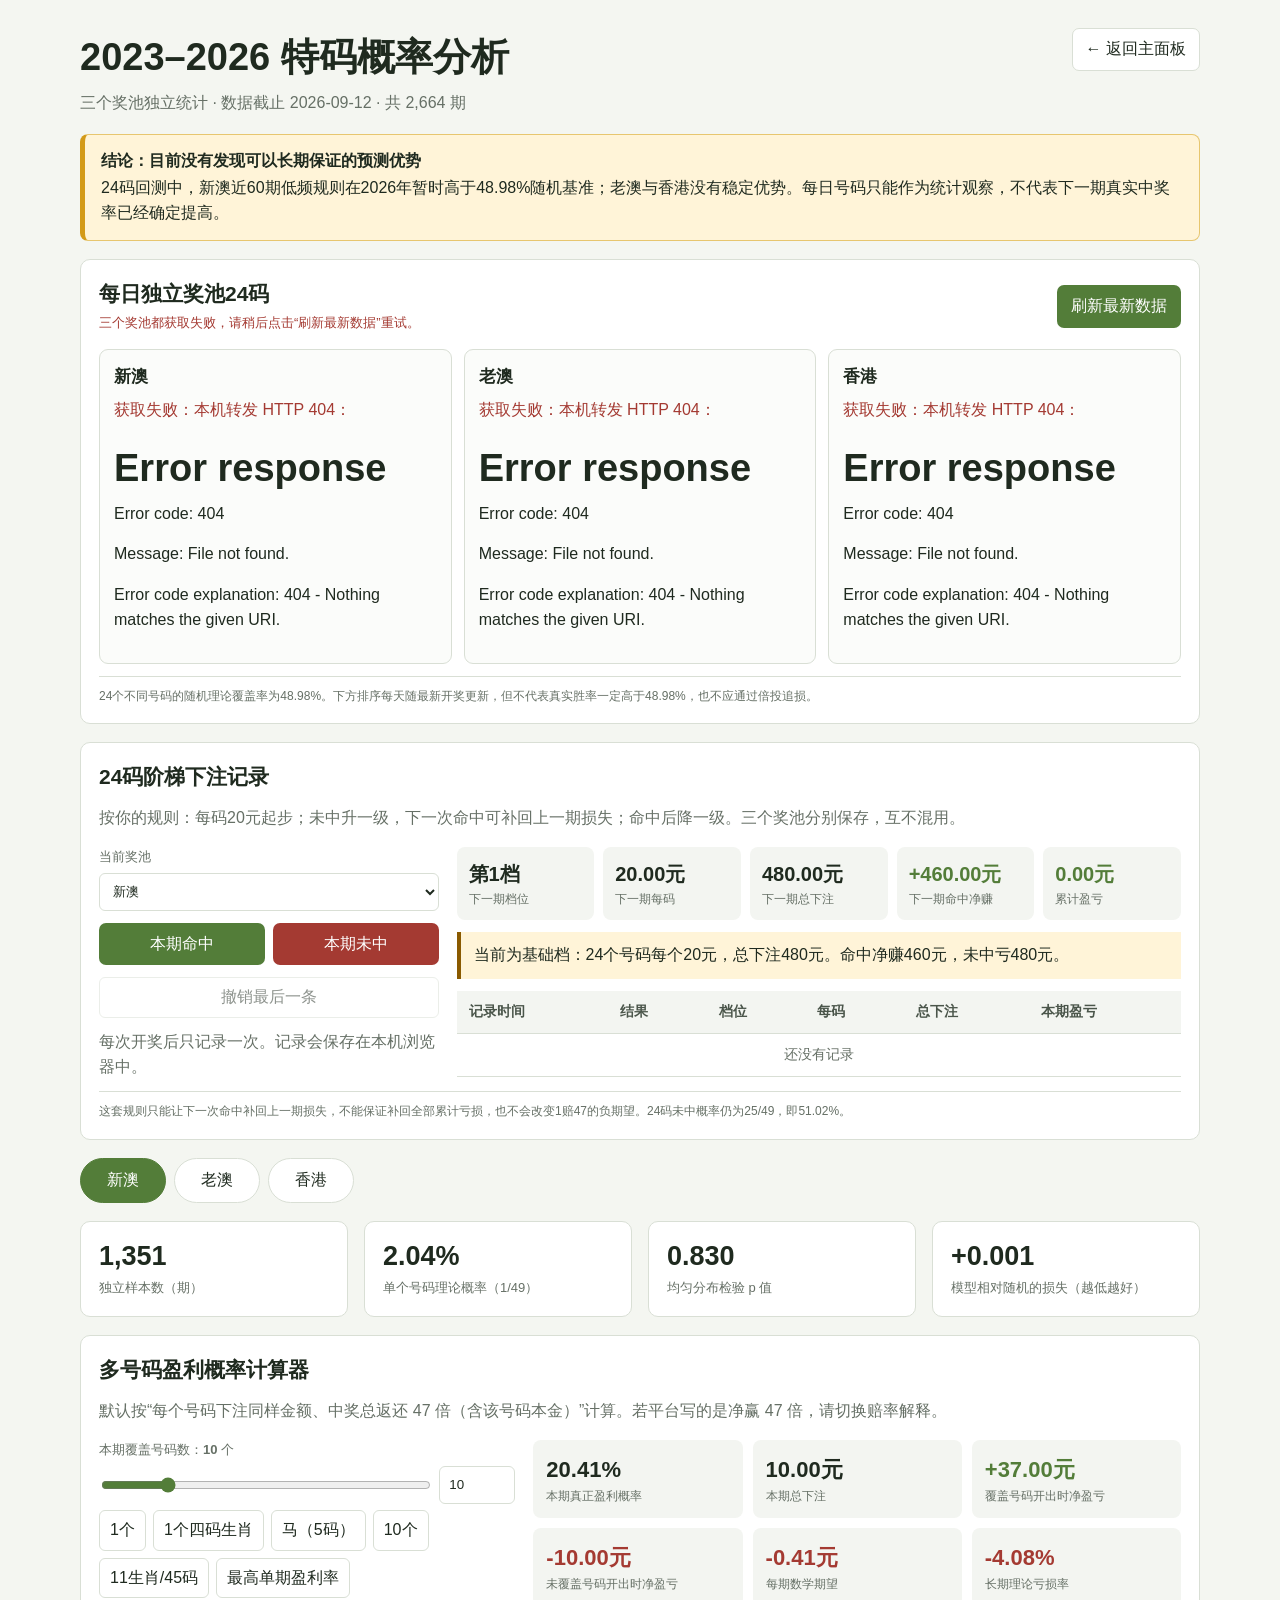
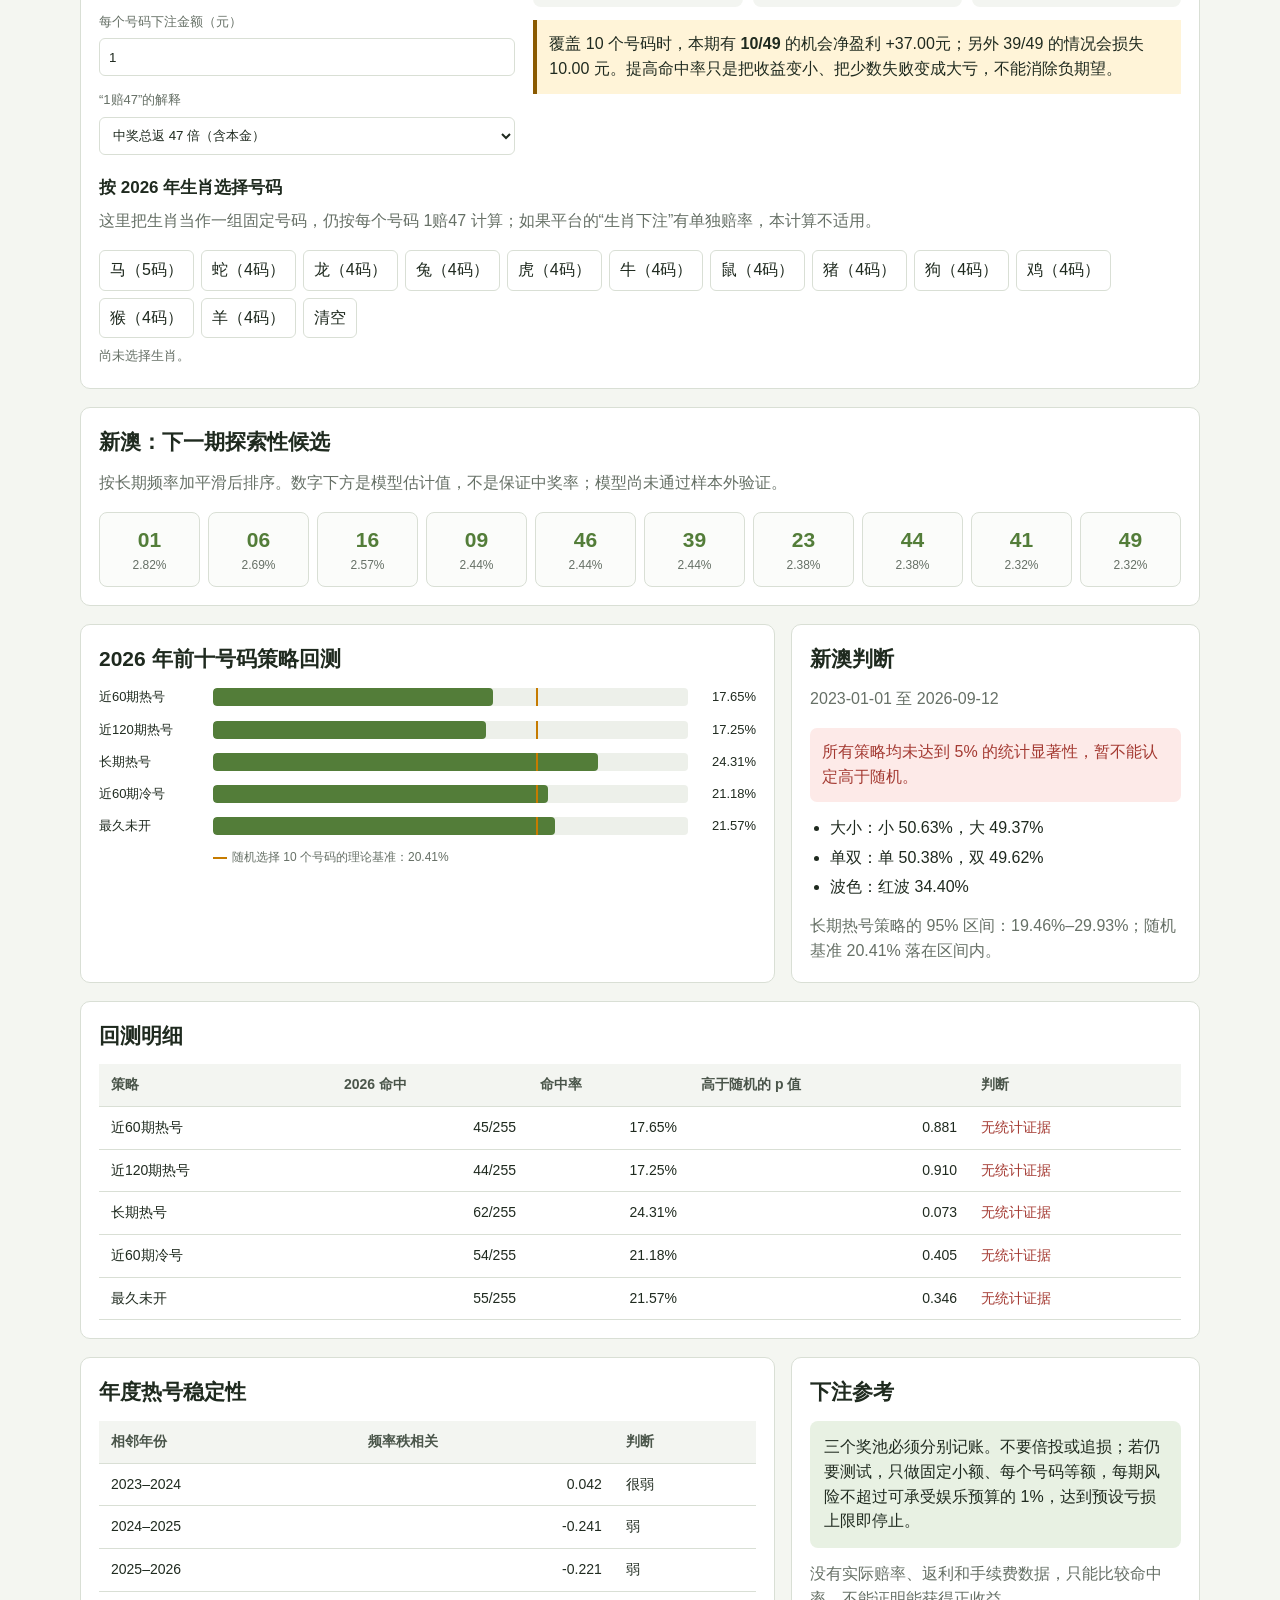
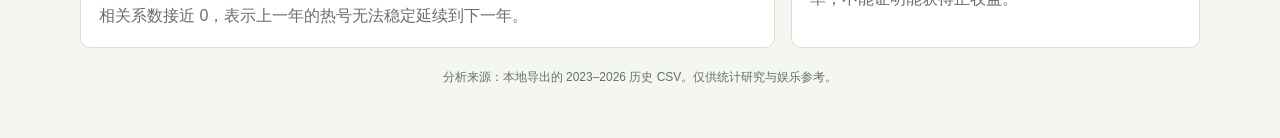
==== probability-analysis.html @ 573fb0ec "update" ====
<!DOCTYPE html>
<html lang="zh-CN">
<head>
    <meta charset="UTF-8">
    <meta name="viewport" content="width=device-width, initial-scale=1">
    <title>独立奖池概率分析</title>
    <style>
        :root {
            color-scheme: light;
            --bg: #f4f6f1;
            --card: #ffffff;
            --text: #1f2a1f;
            --muted: #667066;
            --line: #d9dfd5;
            --green: #537d39;
            --green-soft: #e8f1e3;
            --amber: #8a5a00;
            --amber-soft: #fff4d8;
            --red: #a43a32;
            --red-soft: #fdeae8;
        }

        * { box-sizing: border-box; }

        body {
            margin: 0;
            background: var(--bg);
            color: var(--text);
            font-family: "Microsoft YaHei", Arial, sans-serif;
            line-height: 1.55;
        }

        button, a { font: inherit; }

        .page {
            width: min(1120px, calc(100% - 32px));
            margin: 0 auto;
            padding: 28px 0 52px;
        }

        .topbar {
            display: flex;
            align-items: flex-start;
            justify-content: space-between;
            gap: 20px;
            margin-bottom: 18px;
        }

        h1, h2, h3, p { margin-top: 0; }
        h1 { margin-bottom: 4px; font-size: clamp(26px, 4vw, 38px); }
        h2 { margin-bottom: 12px; font-size: 21px; }
        h3 { margin-bottom: 8px; font-size: 17px; }
        .subtitle, .muted { color: var(--muted); }
        .subtitle { margin-bottom: 0; }

        .back {
            display: inline-block;
            flex: 0 0 auto;
            padding: 8px 13px;
            border: 1px solid var(--line);
            border-radius: 7px;
            background: var(--card);
            color: var(--text);
            text-decoration: none;
        }

        .notice {
            margin-bottom: 18px;
            padding: 14px 16px;
            border: 1px solid #e7c66f;
            border-left: 5px solid #d39a18;
            border-radius: 8px;
            background: var(--amber-soft);
        }

        .notice strong { display: block; margin-bottom: 3px; }

        .daily-head {
            display: flex;
            align-items: center;
            justify-content: space-between;
            gap: 14px;
            margin-bottom: 12px;
        }

        .daily-head h2 { margin-bottom: 2px; }
        .refresh-button {
            flex: 0 0 auto;
            padding: 9px 14px;
            border: 0;
            border-radius: 7px;
            background: var(--green);
            color: #fff;
            cursor: pointer;
        }
        .refresh-button:disabled { opacity: .6; cursor: wait; }
        .prediction-status { min-height: 22px; margin: 0; color: var(--muted); font-size: 13px; }
        .prediction-status.error { color: var(--red); }
        .prediction-grid { display: grid; grid-template-columns: repeat(3, minmax(0, 1fr)); gap: 12px; margin-top: 14px; }
        .prediction-card { padding: 14px; border: 1px solid var(--line); border-radius: 9px; background: #fbfcfa; }
        .prediction-card h3 { display: flex; justify-content: space-between; gap: 8px; }
        .prediction-card h3 span { color: var(--muted); font-size: 12px; font-weight: 400; }
        .prediction-numbers { display: grid; grid-template-columns: repeat(6, minmax(35px, 1fr)); gap: 6px; margin: 12px 0; }
        .pick-number { padding: 5px 2px; border-radius: 6px; text-align: center; }
        .pick-number strong { display: block; font-size: 16px; line-height: 1.25; }
        .pick-number small { display: block; font-size: 10px; }
        .wave-red { background: #fde7e5; color: #9e2e28; }
        .wave-green { background: #e3f2e6; color: #27633a; }
        .wave-blue { background: #e5edfb; color: #28569b; }
        .prediction-meta { margin: 4px 0 0; color: var(--muted); font-size: 12px; }
        .prediction-warning { margin: 12px 0 0; padding-top: 10px; border-top: 1px solid var(--line); color: var(--muted); font-size: 12px; }

        .recovery-grid { display: grid; grid-template-columns: minmax(230px, .75fr) minmax(0, 1.6fr); gap: 18px; }
        .recovery-controls { display: grid; gap: 12px; align-content: start; }
        .result-buttons { display: grid; grid-template-columns: 1fr 1fr; gap: 8px; }
        .result-button { min-height: 42px; border: 0; border-radius: 7px; color: #fff; cursor: pointer; }
        .result-button.win { background: var(--green); }
        .result-button.loss { background: var(--red); }
        .undo-button { padding: 7px 10px; border: 1px solid var(--line); border-radius: 6px; background: var(--card); color: var(--text); cursor: pointer; }
        .undo-button:disabled { opacity: .5; cursor: default; }
        .recovery-summary { display: grid; grid-template-columns: repeat(5, minmax(0, 1fr)); gap: 9px; }
        .recovery-metric { padding: 12px; border-radius: 8px; background: #f3f5f1; }
        .recovery-metric .value { font-size: 20px; font-weight: 700; font-variant-numeric: tabular-nums; }
        .recovery-metric .label { color: var(--muted); font-size: 12px; }
        .recovery-rule { margin: 12px 0; padding: 11px 13px; background: var(--amber-soft); border-left: 4px solid var(--amber); }
        .empty-history { color: var(--muted); text-align: center; }

        .tabs {
            display: flex;
            gap: 8px;
            margin: 18px 0;
        }

        .tab {
            min-width: 86px;
            padding: 9px 16px;
            border: 1px solid var(--line);
            border-radius: 999px;
            background: var(--card);
            color: var(--text);
            cursor: pointer;
        }

        .tab.active {
            border-color: var(--green);
            background: var(--green);
            color: #fff;
        }

        .grid { display: grid; gap: 16px; }
        .stats { grid-template-columns: repeat(4, minmax(0, 1fr)); }
        .two { grid-template-columns: minmax(0, 1.7fr) minmax(270px, 1fr); }

        .card {
            padding: 18px;
            border: 1px solid var(--line);
            border-radius: 10px;
            background: var(--card);
        }

        .stat-value { font-size: 27px; font-weight: 700; line-height: 1.2; }
        .stat-label { margin-top: 6px; color: var(--muted); font-size: 13px; }
        .section { margin-top: 18px; }

        .calculator-grid {
            display: grid;
            grid-template-columns: minmax(270px, 0.9fr) minmax(0, 1.4fr);
            gap: 18px;
        }

        .controls { display: grid; gap: 14px; }
        .field { display: grid; gap: 6px; }
        .field label { color: var(--muted); font-size: 13px; }
        .field-line { display: grid; grid-template-columns: minmax(0, 1fr) 76px; gap: 10px; align-items: center; }
        input[type="range"] { width: 100%; accent-color: var(--green); }
        input[type="number"], select {
            width: 100%;
            min-height: 38px;
            padding: 7px 9px;
            border: 1px solid var(--line);
            border-radius: 6px;
            background: var(--card);
            color: var(--text);
        }

        .quick-row, .zodiac-grid { display: flex; flex-wrap: wrap; gap: 7px; }
        .quick, .zodiac, .clear-zodiac {
            padding: 7px 10px;
            border: 1px solid var(--line);
            border-radius: 6px;
            background: var(--card);
            color: var(--text);
            cursor: pointer;
        }
        .quick:hover, .zodiac:hover, .clear-zodiac:hover { border-color: var(--green); }
        .zodiac.selected { border-color: var(--green); background: var(--green-soft); color: #365525; }
        .zodiac-summary { min-height: 24px; margin: 8px 0 0; color: var(--muted); font-size: 13px; }

        .calc-results { display: grid; grid-template-columns: repeat(3, minmax(0, 1fr)); gap: 10px; }
        .calc-result { padding: 13px; border-radius: 8px; background: #f3f5f1; }
        .calc-result .value { font-size: 22px; font-weight: 700; font-variant-numeric: tabular-nums; }
        .calc-result .label { color: var(--muted); font-size: 12px; }
        .positive { color: var(--green); }
        .negative { color: var(--red); }
        .calc-explain { margin: 13px 0 0; padding: 12px; border-left: 4px solid var(--amber); background: var(--amber-soft); }

        .candidates {
            display: grid;
            grid-template-columns: repeat(10, minmax(74px, 1fr));
            gap: 8px;
        }

        .candidate {
            padding: 11px 7px;
            border: 1px solid var(--line);
            border-radius: 8px;
            background: #fbfcfa;
            text-align: center;
        }

        .candidate .number { color: var(--green); font-size: 21px; font-weight: 800; }
        .candidate .probability { color: var(--muted); font-size: 12px; }

        .chart { display: grid; gap: 12px; }
        .bar-row { display: grid; grid-template-columns: 104px minmax(130px, 1fr) 58px; gap: 10px; align-items: center; }
        .bar-label, .bar-value { font-size: 13px; }
        .bar-value { text-align: right; font-variant-numeric: tabular-nums; }
        .track { position: relative; height: 18px; border-radius: 4px; background: #edf0ea; overflow: hidden; }
        .fill { height: 100%; border-radius: 4px; background: var(--green); }
        .baseline { position: absolute; top: 0; bottom: 0; left: 68.03%; width: 2px; background: #c67b00; }
        .legend { margin: 12px 0 0 114px; color: var(--muted); font-size: 12px; }
        .legend-mark { display: inline-block; width: 14px; height: 2px; margin-right: 5px; background: #c67b00; vertical-align: middle; }

        .judgement {
            padding: 12px;
            border-radius: 7px;
            background: var(--red-soft);
            color: var(--red);
        }

        .note-list { margin: 14px 0 0; padding-left: 20px; }
        .note-list li { margin: 5px 0; }

        .table-wrap { overflow-x: auto; }
        table { width: 100%; border-collapse: collapse; font-size: 14px; }
        th, td { padding: 10px 12px; border-bottom: 1px solid var(--line); text-align: left; white-space: nowrap; }
        th { background: #f3f5f1; color: #4a554a; }
        td.number-cell { text-align: right; font-variant-numeric: tabular-nums; }
        .status { color: var(--red); }

        .budget-box {
            padding: 14px;
            border-radius: 8px;
            background: var(--green-soft);
        }

        .footer-note { margin: 20px 0 0; color: var(--muted); font-size: 12px; text-align: center; }

        @media (max-width: 880px) {
            .stats { grid-template-columns: repeat(2, minmax(0, 1fr)); }
            .two { grid-template-columns: 1fr; }
            .calculator-grid { grid-template-columns: 1fr; }
            .recovery-grid { grid-template-columns: 1fr; }
            .recovery-summary { grid-template-columns: repeat(3, minmax(0, 1fr)); }
            .prediction-grid { grid-template-columns: 1fr; }
            .prediction-numbers { grid-template-columns: repeat(8, minmax(35px, 1fr)); }
            .candidates { grid-template-columns: repeat(5, minmax(58px, 1fr)); }
        }

        @media (max-width: 520px) {
            .page { width: min(100% - 20px, 1120px); padding-top: 18px; }
            .topbar { display: block; }
            .daily-head { align-items: flex-start; }
            .back { margin-top: 12px; }
            .stats { grid-template-columns: 1fr 1fr; }
            .card { padding: 14px; }
            .calc-results { grid-template-columns: 1fr 1fr; }
            .recovery-summary { grid-template-columns: 1fr 1fr; }
            .prediction-numbers { grid-template-columns: repeat(6, minmax(35px, 1fr)); }
            .candidates { grid-template-columns: repeat(2, 1fr); }
            .bar-row { grid-template-columns: 88px minmax(90px, 1fr) 52px; gap: 7px; }
            .legend { margin-left: 95px; }
        }
    </style>
</head>
<body>
    <main class="page">
        <header class="topbar">
            <div>
                <h1>2023–2026 特码概率分析</h1>
                <p class="subtitle">三个奖池独立统计 · 数据截止 2026-09-12 · 共 2,664 期</p>
            </div>
            <a class="back" href="index.html">← 返回主面板</a>
        </header>

        <div class="notice">
            <strong>结论：目前没有发现可以长期保证的预测优势</strong>
            24码回测中，新澳近60期低频规则在2026年暂时高于48.98%随机基准；老澳与香港没有稳定优势。每日号码只能作为统计观察，不代表下一期真实中奖率已经确定提高。
        </div>

        <section class="card section" style="margin-top:0">
            <div class="daily-head">
                <div>
                    <h2>每日独立奖池24码</h2>
                    <p class="prediction-status" id="predictionStatus">正在读取最新历史数据……</p>
                </div>
                <button type="button" class="refresh-button" id="refreshPrediction">刷新最新数据</button>
            </div>
            <div class="prediction-grid" id="predictionGrid">
                <div class="prediction-card">新澳计算中……</div>
                <div class="prediction-card">老澳计算中……</div>
                <div class="prediction-card">香港计算中……</div>
            </div>
            <p class="prediction-warning">24个不同号码的随机理论覆盖率为48.98%。下方排序每天随最新开奖更新，但不代表真实胜率一定高于48.98%，也不应通过倍投追损。</p>
        </section>

        <section class="card section">
            <h2>24码阶梯下注记录</h2>
            <p class="muted">按你的规则：每码20元起步；未中升一级，下一次命中可补回上一期损失；命中后降一级。三个奖池分别保存，互不混用。</p>
            <div class="recovery-grid">
                <div class="recovery-controls">
                    <div class="field">
                        <label for="recoveryPool">当前奖池</label>
                        <select id="recoveryPool">
                            <option value="新澳">新澳</option>
                            <option value="老澳">老澳</option>
                            <option value="香港">香港</option>
                        </select>
                    </div>
                    <div class="result-buttons">
                        <button type="button" class="result-button win" id="recordWin">本期命中</button>
                        <button type="button" class="result-button loss" id="recordLoss">本期未中</button>
                    </div>
                    <button type="button" class="undo-button" id="undoRecovery">撤销最后一条</button>
                    <p class="muted" style="margin:0">每次开奖后只记录一次。记录会保存在本机浏览器中。</p>
                </div>
                <div>
                    <div class="recovery-summary" aria-live="polite">
                        <div class="recovery-metric"><div class="value" id="recoveryLevel"></div><div class="label">下一期档位</div></div>
                        <div class="recovery-metric"><div class="value" id="recoveryStake"></div><div class="label">下一期每码</div></div>
                        <div class="recovery-metric"><div class="value" id="recoveryTotal"></div><div class="label">下一期总下注</div></div>
                        <div class="recovery-metric"><div class="value positive" id="recoveryHitProfit"></div><div class="label">下一期命中净赚</div></div>
                        <div class="recovery-metric"><div class="value" id="recoveryCumulative"></div><div class="label">累计盈亏</div></div>
                    </div>
                    <div class="recovery-rule" id="recoveryRule"></div>
                    <div class="table-wrap">
                        <table>
                            <thead><tr><th>记录时间</th><th>结果</th><th>档位</th><th>每码</th><th>总下注</th><th>本期盈亏</th></tr></thead>
                            <tbody id="recoveryRows"></tbody>
                        </table>
                    </div>
                </div>
            </div>
            <p class="prediction-warning">这套规则只能让下一次命中补回上一期损失，不能保证补回全部累计亏损，也不会改变1赔47的负期望。24码未中概率仍为25/49，即51.02%。</p>
        </section>

        <nav class="tabs" aria-label="选择独立奖池">
            <button class="tab active" data-pool="新澳">新澳</button>
            <button class="tab" data-pool="老澳">老澳</button>
            <button class="tab" data-pool="香港">香港</button>
        </nav>

        <section class="grid stats" aria-label="主要统计">
            <div class="card"><div class="stat-value" id="sample"></div><div class="stat-label">独立样本数（期）</div></div>
            <div class="card"><div class="stat-value">2.04%</div><div class="stat-label">单个号码理论概率（1/49）</div></div>
            <div class="card"><div class="stat-value" id="chiP"></div><div class="stat-label">均匀分布检验 p 值</div></div>
            <div class="card"><div class="stat-value" id="logLoss"></div><div class="stat-label">模型相对随机的损失（越低越好）</div></div>
        </section>

        <section class="card section">
            <h2>多号码盈利概率计算器</h2>
            <p class="muted">默认按“每个号码下注同样金额、中奖总返还 47 倍（含该号码本金）”计算。若平台写的是净赢 47 倍，请切换赔率解释。</p>
            <div class="calculator-grid">
                <div class="controls">
                    <div class="field">
                        <label for="numberCount">本期覆盖号码数：<strong id="numberCountText">10</strong> 个</label>
                        <div class="field-line">
                            <input id="numberCount" type="range" min="1" max="49" value="10">
                            <input id="numberCountInput" type="number" min="1" max="49" value="10" aria-label="覆盖号码数">
                        </div>
                        <div class="quick-row" aria-label="常用号码数量">
                            <button class="quick" type="button" data-count="1">1个</button>
                            <button class="quick" type="button" data-count="4">1个四码生肖</button>
                            <button class="quick" type="button" data-count="5">马（5码）</button>
                            <button class="quick" type="button" data-count="10">10个</button>
                            <button class="quick" type="button" data-count="45">11生肖/45码</button>
                            <button class="quick" type="button" data-count="46">最高单期盈利率</button>
                        </div>
                    </div>
                    <div class="field">
                        <label for="stakePerNumber">每个号码下注金额（元）</label>
                        <input id="stakePerNumber" type="number" min="0.01" step="0.01" value="1">
                    </div>
                    <div class="field">
                        <label for="payoutMode">“1赔47”的解释</label>
                        <select id="payoutMode">
                            <option value="gross">中奖总返 47 倍（含本金）</option>
                            <option value="net">净赢 47 倍，另退本金</option>
                        </select>
                    </div>
                </div>
                <div>
                    <div class="calc-results" aria-live="polite">
                        <div class="calc-result"><div class="value" id="profitProbability"></div><div class="label">本期真正盈利概率</div></div>
                        <div class="calc-result"><div class="value" id="totalStake"></div><div class="label">本期总下注</div></div>
                        <div class="calc-result"><div class="value positive" id="hitProfit"></div><div class="label">覆盖号码开出时净盈亏</div></div>
                        <div class="calc-result"><div class="value negative" id="missLoss"></div><div class="label">未覆盖号码开出时净盈亏</div></div>
                        <div class="calc-result"><div class="value negative" id="expectedProfit"></div><div class="label">每期数学期望</div></div>
                        <div class="calc-result"><div class="value negative" id="lossRate"></div><div class="label">长期理论亏损率</div></div>
                    </div>
                    <div class="calc-explain" id="calcExplain"></div>
                </div>
            </div>

            <h3 style="margin-top:20px">按 2026 年生肖选择号码</h3>
            <p class="muted">这里把生肖当作一组固定号码，仍按每个号码 1赔47 计算；如果平台的“生肖下注”有单独赔率，本计算不适用。</p>
            <div class="zodiac-grid" id="zodiacGrid"></div>
            <p class="zodiac-summary" id="zodiacSummary">尚未选择生肖。</p>
        </section>

        <section class="card section">
            <h2><span id="poolName"></span>：下一期探索性候选</h2>
            <p class="muted">按长期频率加平滑后排序。数字下方是模型估计值，不是保证中奖率；模型尚未通过样本外验证。</p>
            <div class="candidates" id="candidates"></div>
        </section>

        <section class="grid two section">
            <div class="card">
                <h2>2026 年前十号码策略回测</h2>
                <div class="chart" id="chart"></div>
                <div class="legend"><span class="legend-mark"></span>随机选择 10 个号码的理论基准：20.41%</div>
            </div>
            <div class="card">
                <h2><span id="judgePool"></span>判断</h2>
                <p class="muted" id="range"></p>
                <div class="judgement">所有策略均未达到 5% 的统计显著性，暂不能认定高于随机。</div>
                <ul class="note-list" id="categoryNotes"></ul>
                <p class="muted" id="intervalNote" style="margin-top:14px;margin-bottom:0"></p>
            </div>
        </section>

        <section class="card section">
            <h2>回测明细</h2>
            <div class="table-wrap">
                <table>
                    <thead><tr><th>策略</th><th>2026 命中</th><th>命中率</th><th>高于随机的 p 值</th><th>判断</th></tr></thead>
                    <tbody id="backtestRows"></tbody>
                </table>
            </div>
        </section>

        <section class="grid two section">
            <div class="card">
                <h2>年度热号稳定性</h2>
                <div class="table-wrap">
                    <table>
                        <thead><tr><th>相邻年份</th><th>频率秩相关</th><th>判断</th></tr></thead>
                        <tbody id="correlationRows"></tbody>
                    </table>
                </div>
                <p class="muted" style="margin:12px 0 0">相关系数接近 0，表示上一年的热号无法稳定延续到下一年。</p>
            </div>
            <div class="card">
                <h2>下注参考</h2>
                <div class="budget-box">
                    三个奖池必须分别记账。不要倍投或追损；若仍要测试，只做固定小额、每个号码等额，每期风险不超过可承受娱乐预算的 1%，达到预设亏损上限即停止。
                </div>
                <p class="muted" style="margin:14px 0 0">没有实际赔率、返利和手续费数据，只能比较命中率，不能证明能获得正收益。</p>
            </div>
        </section>

        <p class="footer-note">分析来源：本地导出的 2023–2026 历史 CSV。仅供统计研究与娱乐参考。</p>
    </main>

    <script>
        const pools = {
            "新澳": {
                sample: 1351, range: "2023-01-01 至 2026-09-12", chiP: 0.8298, logLoss: 0.00128,
                candidates: [[1,2.820],[6,2.694],[16,2.569],[9,2.444],[46,2.444],[39,2.444],[23,2.381],[44,2.381],[41,2.318],[49,2.318]],
                backtests: [["近60期热号",17.65,"45/255",0.881],["近120期热号",17.25,"44/255",0.910],["长期热号",24.31,"62/255",0.073],["近60期冷号",21.18,"54/255",0.405],["最久未开",21.57,"55/255",0.346]],
                correlations: [["2023–2024",0.042],["2024–2025",-0.241],["2025–2026",-0.221]],
                notes: ["大小：小 50.63%，大 49.37%", "单双：单 50.38%，双 49.62%", "波色：红波 34.40%"],
                interval: "长期热号策略的 95% 区间：19.46%–29.93%；随机基准 20.41% 落在区间内。"
            },
            "老澳": {
                sample: 794, range: "2024-07-12 至 2026-09-12", chiP: 0.0544, logLoss: 0.01047,
                candidates: [[18,3.561],[47,2.791],[43,2.695],[26,2.599],[27,2.502],[42,2.502],[33,2.406],[16,2.310],[24,2.310],[15,2.310]],
                backtests: [["近60期热号",21.18,"54/255",0.405],["近120期热号",20.39,"52/255",0.527],["长期热号",18.43,"47/255",0.804],["近60期冷号",18.43,"47/255",0.804],["最久未开",18.82,"48/255",0.757]],
                correlations: [["2024–2025",0.242],["2025–2026",0.010]],
                notes: ["大小：大 53.90%，小 46.10%", "单双：单 51.01%，双 48.99%", "波色：绿波 34.65%"],
                interval: "长期热号策略的 95% 区间：14.15%–23.65%；随机基准 20.41% 落在区间内。"
            },
            "香港": {
                sample: 519, range: "2023-01-03 至 2026-09-12", chiP: 0.0504, logLoss: 0.01289,
                candidates: [[13,3.141],[1,2.880],[23,2.880],[7,2.749],[8,2.749],[45,2.749],[44,2.749],[11,2.618],[4,2.618],[14,2.487]],
                backtests: [["近60期热号",15.15,"15/99",0.927],["近120期热号",17.17,"17/99",0.821],["长期热号",24.24,"24/99",0.203],["近60期冷号",17.17,"17/99",0.821],["最久未开",15.15,"15/99",0.927]],
                correlations: [["2023–2024",0.056],["2024–2025",0.146],["2025–2026",-0.016]],
                notes: ["大小：小 51.83%，大 48.17%", "单双：单 50.26%，双 49.74%", "波色：红波 39.27%"],
                interval: "长期热号策略的 95% 区间：16.87%–33.54%；随机基准 20.41% 落在区间内。"
            }
        };

        const el = id => document.getElementById(id);

        const zodiacNumbers = {
            "马": [1,13,25,37,49], "蛇": [2,14,26,38], "龙": [3,15,27,39],
            "兔": [4,16,28,40], "虎": [5,17,29,41], "牛": [6,18,30,42],
            "鼠": [7,19,31,43], "猪": [8,20,32,44], "狗": [9,21,33,45],
            "鸡": [10,22,34,46], "猴": [11,23,35,47], "羊": [12,24,36,48]
        };
        const selectedZodiacs = new Set();

        const dailyPoolConfig = {
            "新澳": { g: "am", strategy: "cold60", method: "近60期低频排序", backtest: "2026回测：141/255（55.29%）" },
            "老澳": { g: "oldam", strategy: "exp120", method: "120期衰减频率", backtest: "2026回测：131/255（51.37%）" },
            "香港": { g: "xg", strategy: "longHot", method: "长期频率排序", backtest: "2026回测：47/99（47.47%）" }
        };
        const predictionYears = [2023, 2024, 2025, 2026];
        const predictionCacheKey = "daily24Prediction-v2";
        const recoveryStoreKey = "daily24Recovery-v1";
        const recoveryBaseCents = 2000;
        const recoveryNumberCount = 24;
        const recoveryGrossMultiple = 47;
        const redWave = new Set([1,2,7,8,12,13,18,19,23,24,29,30,34,35,40,45,46]);
        const greenWave = new Set([5,6,11,16,17,21,22,27,28,32,33,38,39,43,44,49]);
        const animalOrder = ["马","蛇","龙","兔","虎","牛","鼠","猪","狗","鸡","猴","羊"];

        const predictionProxies = [
            target => "https://api.cors.syrins.tech/?url=" + encodeURIComponent(target),
            target => "https://corsproxy-8uo5.onrender.com/?url=" + encodeURIComponent(target)
        ];

        function money(value) {
            const sign = value > 0 ? "+" : "";
            return sign + value.toFixed(2) + "元";
        }

        function localDateKey() {
            const now = new Date();
            return `${now.getFullYear()}-${String(now.getMonth() + 1).padStart(2, "0")}-${String(now.getDate()).padStart(2, "0")}`;
        }

        function loadRecoveryState() {
            const empty = { "新澳": [], "老澳": [], "香港": [] };
            try {
                const saved = JSON.parse(localStorage.getItem(recoveryStoreKey) || "null");
                if (!saved) return empty;
                for (const poolName of Object.keys(empty)) {
                    if (!Array.isArray(saved[poolName])) saved[poolName] = [];
                }
                return saved;
            } catch {
                return empty;
            }
        }

        let recoveryState = loadRecoveryState();

        function recoveryLevelFromRecords(records) {
            let level = 1;
            for (const record of records) {
                level = record.result === "未中" ? level + 1 : Math.max(1, level - 1);
            }
            return level;
        }

        function recoveryStakeAtLevel(level) {
            let cents = recoveryBaseCents;
            for (let index = 1; index < level; index++) {
                cents = Math.ceil(cents * recoveryNumberCount / (recoveryGrossMultiple - recoveryNumberCount));
            }
            return cents;
        }

        function formatCents(cents, signed = false) {
            const prefix = signed && cents > 0 ? "+" : "";
            return prefix + (cents / 100).toFixed(2) + "元";
        }

        function saveRecoveryState() {
            localStorage.setItem(recoveryStoreKey, JSON.stringify(recoveryState));
        }

        function renderRecovery() {
            const poolName = el("recoveryPool").value;
            const records = recoveryState[poolName] || [];
            const level = recoveryLevelFromRecords(records);
            const stakeCents = recoveryStakeAtLevel(level);
            const totalCents = stakeCents * recoveryNumberCount;
            const hitProfitCents = stakeCents * (recoveryGrossMultiple - recoveryNumberCount);
            const cumulativeCents = records.reduce((sum, record) => sum + record.profitCents, 0);

            el("recoveryLevel").textContent = `第${level}档`;
            el("recoveryStake").textContent = formatCents(stakeCents);
            el("recoveryTotal").textContent = formatCents(totalCents);
            el("recoveryHitProfit").textContent = formatCents(hitProfitCents, true);
            el("recoveryCumulative").textContent = formatCents(cumulativeCents, true);
            el("recoveryCumulative").className = "value " + (cumulativeCents >= 0 ? "positive" : "negative");
            el("undoRecovery").disabled = records.length === 0;

            if (level === 1) {
                el("recoveryRule").innerHTML = `当前为基础档：24个号码每个20元，总下注480元。命中净赚460元，未中亏480元。`;
            } else {
                const previousStake = recoveryStakeAtLevel(level - 1);
                const previousLoss = previousStake * recoveryNumberCount;
                el("recoveryRule").innerHTML = `上一档未中损失 ${formatCents(previousLoss)}。本档每码 ${formatCents(stakeCents)}，若命中净赚 ${formatCents(hitProfitCents)}，可以补回上一期损失；命中后下一期退回第${level - 1}档。`;
            }

            const visible = records.slice(-10).reverse();
            el("recoveryRows").innerHTML = visible.length ? visible.map(record => `
                <tr>
                    <td>${record.time}</td><td>${record.result}</td><td>第${record.level}档</td>
                    <td class="number-cell">${formatCents(record.stakeCents)}</td>
                    <td class="number-cell">${formatCents(record.totalCents)}</td>
                    <td class="number-cell ${record.profitCents >= 0 ? "positive" : "negative"}">${formatCents(record.profitCents, true)}</td>
                </tr>`).join("") : `<tr><td colspan="6" class="empty-history">还没有记录</td></tr>`;
        }

        function recordRecoveryResult(isWin) {
            const poolName = el("recoveryPool").value;
            const records = recoveryState[poolName];
            const level = recoveryLevelFromRecords(records);
            const stakeCents = recoveryStakeAtLevel(level);
            const totalCents = stakeCents * recoveryNumberCount;
            const profitCents = isWin
                ? stakeCents * (recoveryGrossMultiple - recoveryNumberCount)
                : -totalCents;
            records.push({
                time: new Date().toLocaleString("zh-CN", { hour12: false }),
                result: isWin ? "命中" : "未中",
                level, stakeCents, totalCents, profitCents
            });
            saveRecoveryState();
            renderRecovery();
        }

        function animalFor(number, year = 2026) {
            const offset = 2026 - year;
            return animalOrder[((number - 1 + offset) % 12 + 12) % 12];
        }

        function waveClass(number) {
            if (redWave.has(number)) return "wave-red";
            if (greenWave.has(number)) return "wave-green";
            return "wave-blue";
        }

        async function fetchPredictionJson(targetUrl) {
            const reasons = [];

            if (targetUrl.startsWith("/")) {
                const controller = new AbortController();
                const timer = setTimeout(() => controller.abort(), 22000);
                try {
                    const response = await fetch(targetUrl, { cache: "no-store", signal: controller.signal });
                    if (!response.ok) {
                        const detail = await response.text();
                        throw new Error(`本机转发 HTTP ${response.status}：${detail}`);
                    }
                    return await response.json();
                } finally {
                    clearTimeout(timer);
                }
            }

            for (const makeUrl of predictionProxies) {
                const controller = new AbortController();
                const timer = setTimeout(() => controller.abort(), 12000);
                try {
                    const response = await fetch(makeUrl(targetUrl), { cache: "no-store", signal: controller.signal });
                    if (!response.ok) throw new Error(`HTTP ${response.status}`);
                    return await response.json();
                } catch (error) {
                    reasons.push(error.name === "AbortError" ? "请求超时" : error.message);
                } finally {
                    clearTimeout(timer);
                }
            }
            throw new Error(reasons.join("；"));
        }

        async function loadPoolHistory(g) {
            const batches = await Promise.all(predictionYears.map(async year => {
                const url = `/api/lottery/history?g=${encodeURIComponent(g)}&year=${year}&t=${Date.now()}`;
                const json = await fetchPredictionJson(url);
                return (json.data || []).filter(item => item.num).map(item => {
                    const numbers = item.num.split(",").map(Number);
                    return { year, issue: Number(item.qishu), date: item.date || "", special: numbers[6] };
                }).filter(item => Number.isInteger(item.special) && item.special >= 1 && item.special <= 49)
                  .sort((a, b) => a.issue - b.issue);
            }));
            return batches.flat().sort((a, b) => a.year - b.year || a.issue - b.issue);
        }

        function rankDaily24(history, strategy) {
            const values = history.map(item => item.special);
            const score = Array(50).fill(0);
            if (strategy === "cold60") {
                const recent = values.slice(-60);
                for (let number = 1; number <= 49; number++) score[number] = -recent.filter(value => value === number).length;
            } else if (strategy === "exp120") {
                score.fill(1);
                for (let age = 1; age <= values.length; age++) {
                    const number = values[values.length - age];
                    score[number] += Math.pow(0.5, age / 120);
                }
            } else {
                score.fill(1);
                values.forEach(number => score[number]++);
            }
            return Array.from({ length: 49 }, (_, index) => index + 1)
                .sort((a, b) => score[b] - score[a] || a - b)
                .slice(0, 24);
        }

        function renderDailyPredictions(results, cached = false) {
            const cards = Object.entries(dailyPoolConfig).map(([poolName, config]) => {
                const result = results[poolName];
                if (!result || result.error) {
                    return `<div class="prediction-card"><h3>${poolName}</h3><p class="status">获取失败：${result?.error || "没有数据"}</p></div>`;
                }
                const numberHtml = result.numbers.map(number =>
                    `<div class="pick-number ${waveClass(number)}"><strong>${String(number).padStart(2, "0")}</strong><small>${animalFor(number, 2026)}</small></div>`
                ).join("");
                return `<article class="prediction-card">
                    <h3>${poolName}<span>24/49 · 48.98%</span></h3>
                    <div class="prediction-numbers">${numberHtml}</div>
                    <p class="prediction-meta">规则：${config.method}</p>
                    <p class="prediction-meta">${config.backtest}</p>
                    <p class="prediction-meta">最新数据：${result.latestDate || "日期未知"}，共 ${result.sample.toLocaleString("zh-CN")} 期</p>
                </article>`;
            }).join("");
            el("predictionGrid").innerHTML = cards;
            const time = new Date(results.generatedAt || Date.now()).toLocaleString("zh-CN", { hour12: false });
            el("predictionStatus").className = "prediction-status";
            el("predictionStatus").textContent = `${cached ? "已读取今日预测" : "已更新今日预测"}：${time}`;
        }

        async function updateDailyPredictions(force = false) {
            const button = el("refreshPrediction");
            const status = el("predictionStatus");
            if (!force) {
                try {
                    const cached = JSON.parse(localStorage.getItem(predictionCacheKey) || "null");
                    if (cached && cached.date === localDateKey() && cached.results) {
                        renderDailyPredictions(cached.results, true);
                        return;
                    }
                } catch { localStorage.removeItem(predictionCacheKey); }
            }

            button.disabled = true;
            status.className = "prediction-status";
            status.textContent = "正在分别更新新澳、老澳、香港，请稍候……";
            const results = { generatedAt: Date.now() };
            for (const [poolName, config] of Object.entries(dailyPoolConfig)) {
                status.textContent = `正在更新${poolName}，请稍候……`;
                try {
                    const history = await loadPoolHistory(config.g);
                    if (!history.length) throw new Error("历史数据为空");
                    results[poolName] = {
                        numbers: rankDaily24(history, config.strategy),
                        sample: history.length,
                        latestDate: history[history.length - 1].date
                    };
                } catch (error) {
                    results[poolName] = { error: error.message || "未知错误" };
                }
            }
            button.disabled = false;
            const successCount = Object.keys(dailyPoolConfig).filter(name => results[name] && !results[name].error).length;
            if (successCount) {
                localStorage.setItem(predictionCacheKey, JSON.stringify({ date: localDateKey(), results }));
                renderDailyPredictions(results, false);
            } else {
                renderDailyPredictions(results, false);
                status.className = "prediction-status error";
                status.textContent = "三个奖池都获取失败，请稍后点击“刷新最新数据”重试。";
            }
        }

        function setNumberCount(value, clearZodiac = true) {
            const count = Math.max(1, Math.min(49, Math.round(Number(value) || 1)));
            el("numberCount").value = count;
            el("numberCountInput").value = count;
            el("numberCountText").textContent = count;
            if (clearZodiac) {
                selectedZodiacs.clear();
                document.querySelectorAll(".zodiac").forEach(button => button.classList.remove("selected"));
                el("zodiacSummary").textContent = "固定选择 " + count + " 个不同号码。";
            }
            updateCalculator();
        }

        function updateCalculator() {
            const count = Number(el("numberCount").value);
            const stake = Math.max(0.01, Number(el("stakePerNumber").value) || 1);
            const returnMultiple = el("payoutMode").value === "gross" ? 47 : 48;
            const total = count * stake;
            const hitNet = returnMultiple * stake - total;
            const missNet = -total;
            const hitChance = count / 49;
            const profitChance = hitNet > 0 ? hitChance : 0;
            const expected = hitChance * hitNet + (1 - hitChance) * missNet;
            const expectedRate = expected / total * 100;

            el("profitProbability").textContent = (profitChance * 100).toFixed(2) + "%";
            el("totalStake").textContent = total.toFixed(2) + "元";
            el("hitProfit").textContent = money(hitNet);
            el("missLoss").textContent = money(missNet);
            el("expectedProfit").textContent = money(expected);
            el("lossRate").textContent = expectedRate.toFixed(2) + "%";
            el("hitProfit").className = "value " + (hitNet > 0 ? "positive" : "negative");

            const uncovered = 49 - count;
            if (hitNet > 0) {
                el("calcExplain").innerHTML = `覆盖 ${count} 个号码时，本期有 <strong>${count}/49</strong> 的机会净盈利 ${money(hitNet)}；另外 ${uncovered}/49 的情况会损失 ${total.toFixed(2)} 元。提高命中率只是把收益变小、把少数失败变成大亏，不能消除负期望。`;
            } else {
                el("calcExplain").innerHTML = `覆盖 ${count} 个号码时，即使中奖也为 ${money(hitNet)}，所以真正盈利概率是 0。不要把“必中奖”误当成“必盈利”。`;
            }
        }

        function renderZodiacs() {
            el("zodiacGrid").innerHTML = Object.entries(zodiacNumbers).map(([animal, numbers]) =>
                `<button type="button" class="zodiac" data-animal="${animal}">${animal}（${numbers.length}码）</button>`
            ).join("") + `<button type="button" class="clear-zodiac">清空</button>`;

            el("zodiacGrid").addEventListener("click", event => {
                const button = event.target.closest("button");
                if (!button) return;
                if (button.classList.contains("clear-zodiac")) {
                    selectedZodiacs.clear();
                    document.querySelectorAll(".zodiac").forEach(item => item.classList.remove("selected"));
                    el("zodiacSummary").textContent = "尚未选择生肖。";
                    setNumberCount(1, false);
                    return;
                }
                const animal = button.dataset.animal;
                if (!animal) return;
                if (selectedZodiacs.has(animal)) {
                    selectedZodiacs.delete(animal);
                    button.classList.remove("selected");
                } else {
                    selectedZodiacs.add(animal);
                    button.classList.add("selected");
                }

                const numbers = [...new Set([...selectedZodiacs].flatMap(item => zodiacNumbers[item]))].sort((a, b) => a - b);
                if (numbers.length === 0) {
                    el("zodiacSummary").textContent = "尚未选择生肖。";
                    setNumberCount(1, false);
                } else {
                    setNumberCount(numbers.length, false);
                    el("zodiacSummary").textContent = `已选：${[...selectedZodiacs].join("、")}；共 ${numbers.length} 个号码：${numbers.join("、")}`;
                }
            });
        }

        function render(poolName) {
            const pool = pools[poolName];
            el("sample").textContent = pool.sample.toLocaleString("zh-CN");
            el("chiP").textContent = pool.chiP.toFixed(3);
            el("logLoss").textContent = "+" + pool.logLoss.toFixed(3);
            el("poolName").textContent = poolName;
            el("judgePool").textContent = poolName;
            el("range").textContent = pool.range;
            el("intervalNote").textContent = pool.interval;

            el("candidates").innerHTML = pool.candidates.map(([number, probability]) => `
                <div class="candidate">
                    <div class="number">${String(number).padStart(2, "0")}</div>
                    <div class="probability">${probability.toFixed(2)}%</div>
                </div>`).join("");

            el("chart").innerHTML = pool.backtests.map(([label, rate]) => `
                <div class="bar-row">
                    <div class="bar-label">${label}</div>
                    <div class="track" title="${rate.toFixed(2)}%">
                        <div class="fill" style="width:${Math.min(rate / 30 * 100, 100)}%"></div>
                        <div class="baseline" title="随机基准 20.41%"></div>
                    </div>
                    <div class="bar-value">${rate.toFixed(2)}%</div>
                </div>`).join("");

            el("backtestRows").innerHTML = pool.backtests.map(([label, rate, hits, p]) => `
                <tr><td>${label}</td><td class="number-cell">${hits}</td><td class="number-cell">${rate.toFixed(2)}%</td><td class="number-cell">${p.toFixed(3)}</td><td class="status">无统计证据</td></tr>`).join("");

            el("correlationRows").innerHTML = pool.correlations.map(([years, value]) => `
                <tr><td>${years}</td><td class="number-cell">${value.toFixed(3)}</td><td>${Math.abs(value) < 0.2 ? "很弱" : "弱"}</td></tr>`).join("");

            el("categoryNotes").innerHTML = pool.notes.map(note => `<li>${note}</li>`).join("");
        }

        document.querySelectorAll(".tab").forEach(button => {
            button.addEventListener("click", () => {
                document.querySelectorAll(".tab").forEach(item => item.classList.remove("active"));
                button.classList.add("active");
                render(button.dataset.pool);
            });
        });

        el("numberCount").addEventListener("input", event => setNumberCount(event.target.value));
        el("numberCountInput").addEventListener("input", event => setNumberCount(event.target.value));
        el("stakePerNumber").addEventListener("input", updateCalculator);
        el("payoutMode").addEventListener("change", updateCalculator);
        el("refreshPrediction").addEventListener("click", () => updateDailyPredictions(true));
        el("recoveryPool").addEventListener("change", renderRecovery);
        el("recordWin").addEventListener("click", () => recordRecoveryResult(true));
        el("recordLoss").addEventListener("click", () => recordRecoveryResult(false));
        el("undoRecovery").addEventListener("click", () => {
            const poolName = el("recoveryPool").value;
            recoveryState[poolName].pop();
            saveRecoveryState();
            renderRecovery();
        });
        document.querySelectorAll(".quick").forEach(button => {
            button.addEventListener("click", () => setNumberCount(button.dataset.count));
        });

        renderZodiacs();
        updateCalculator();
        renderRecovery();
        render("新澳");
        updateDailyPredictions(false);
    </script>
</body>
</html>
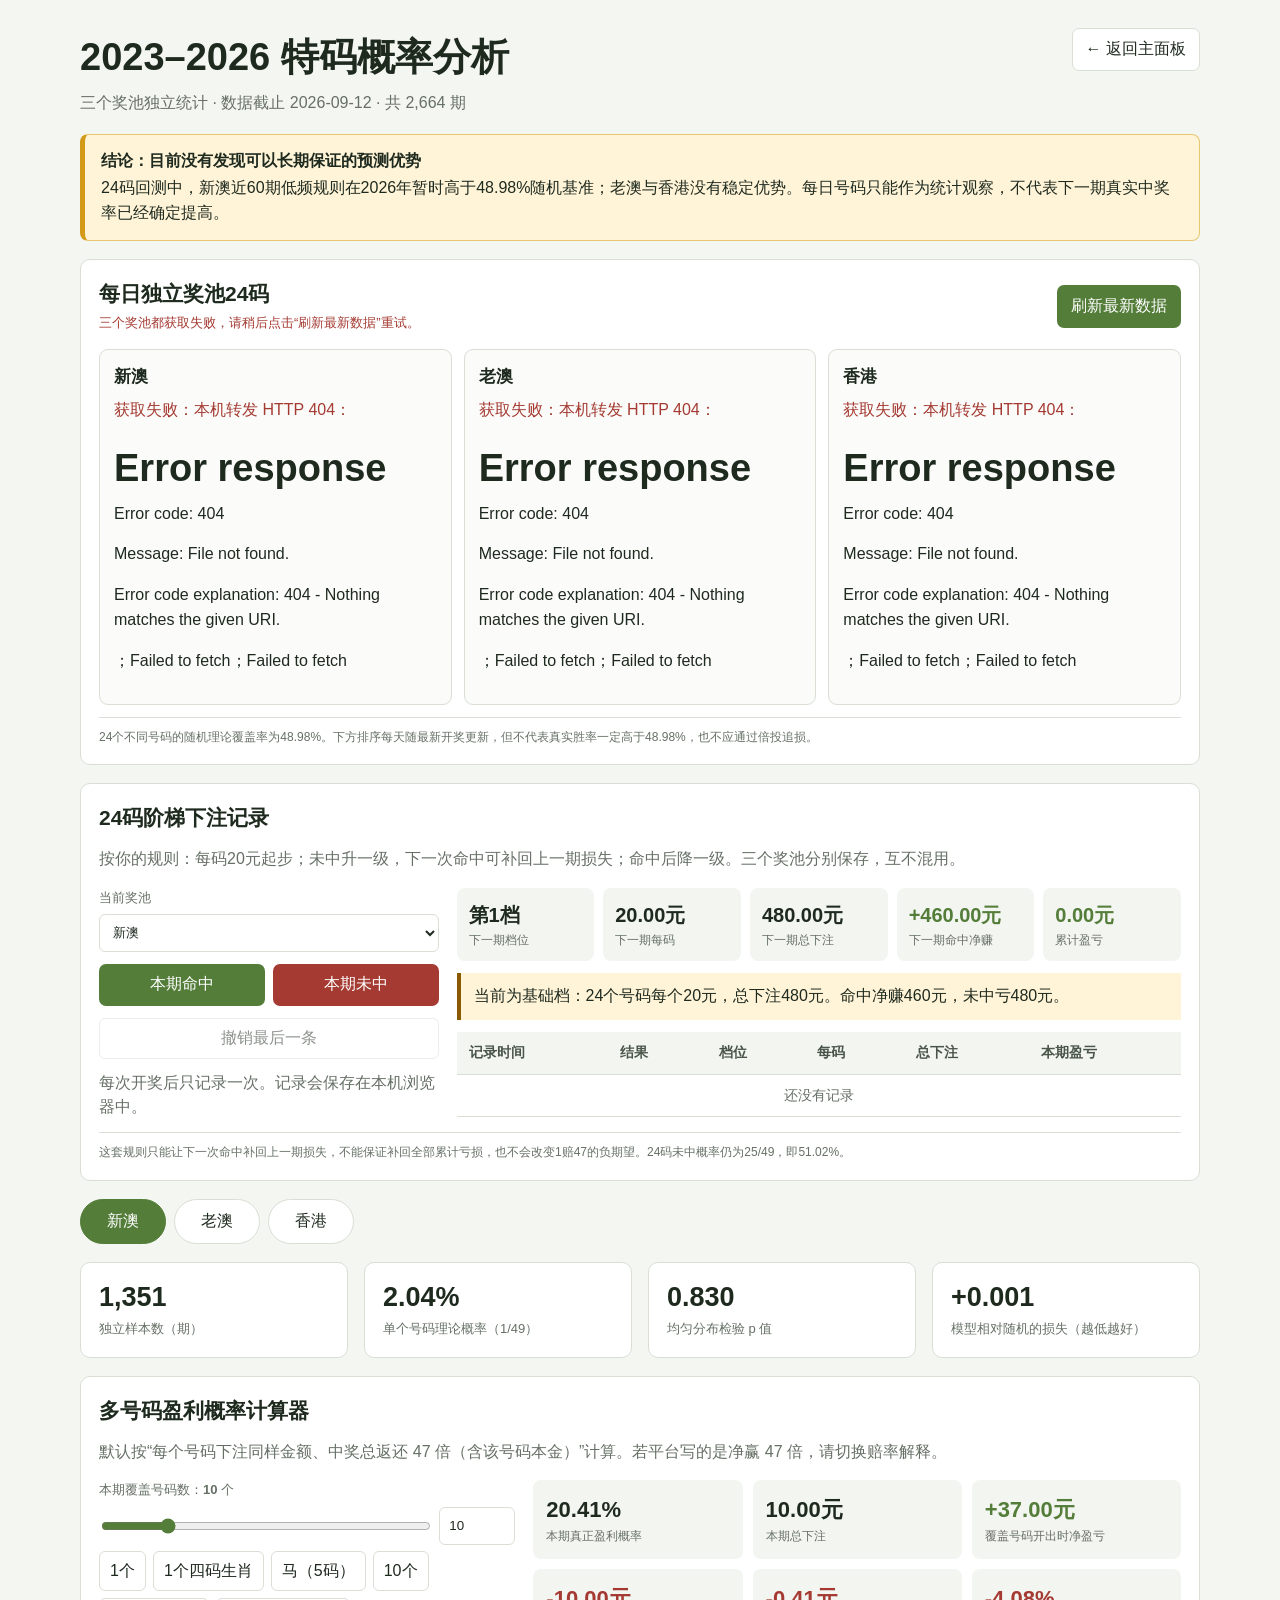
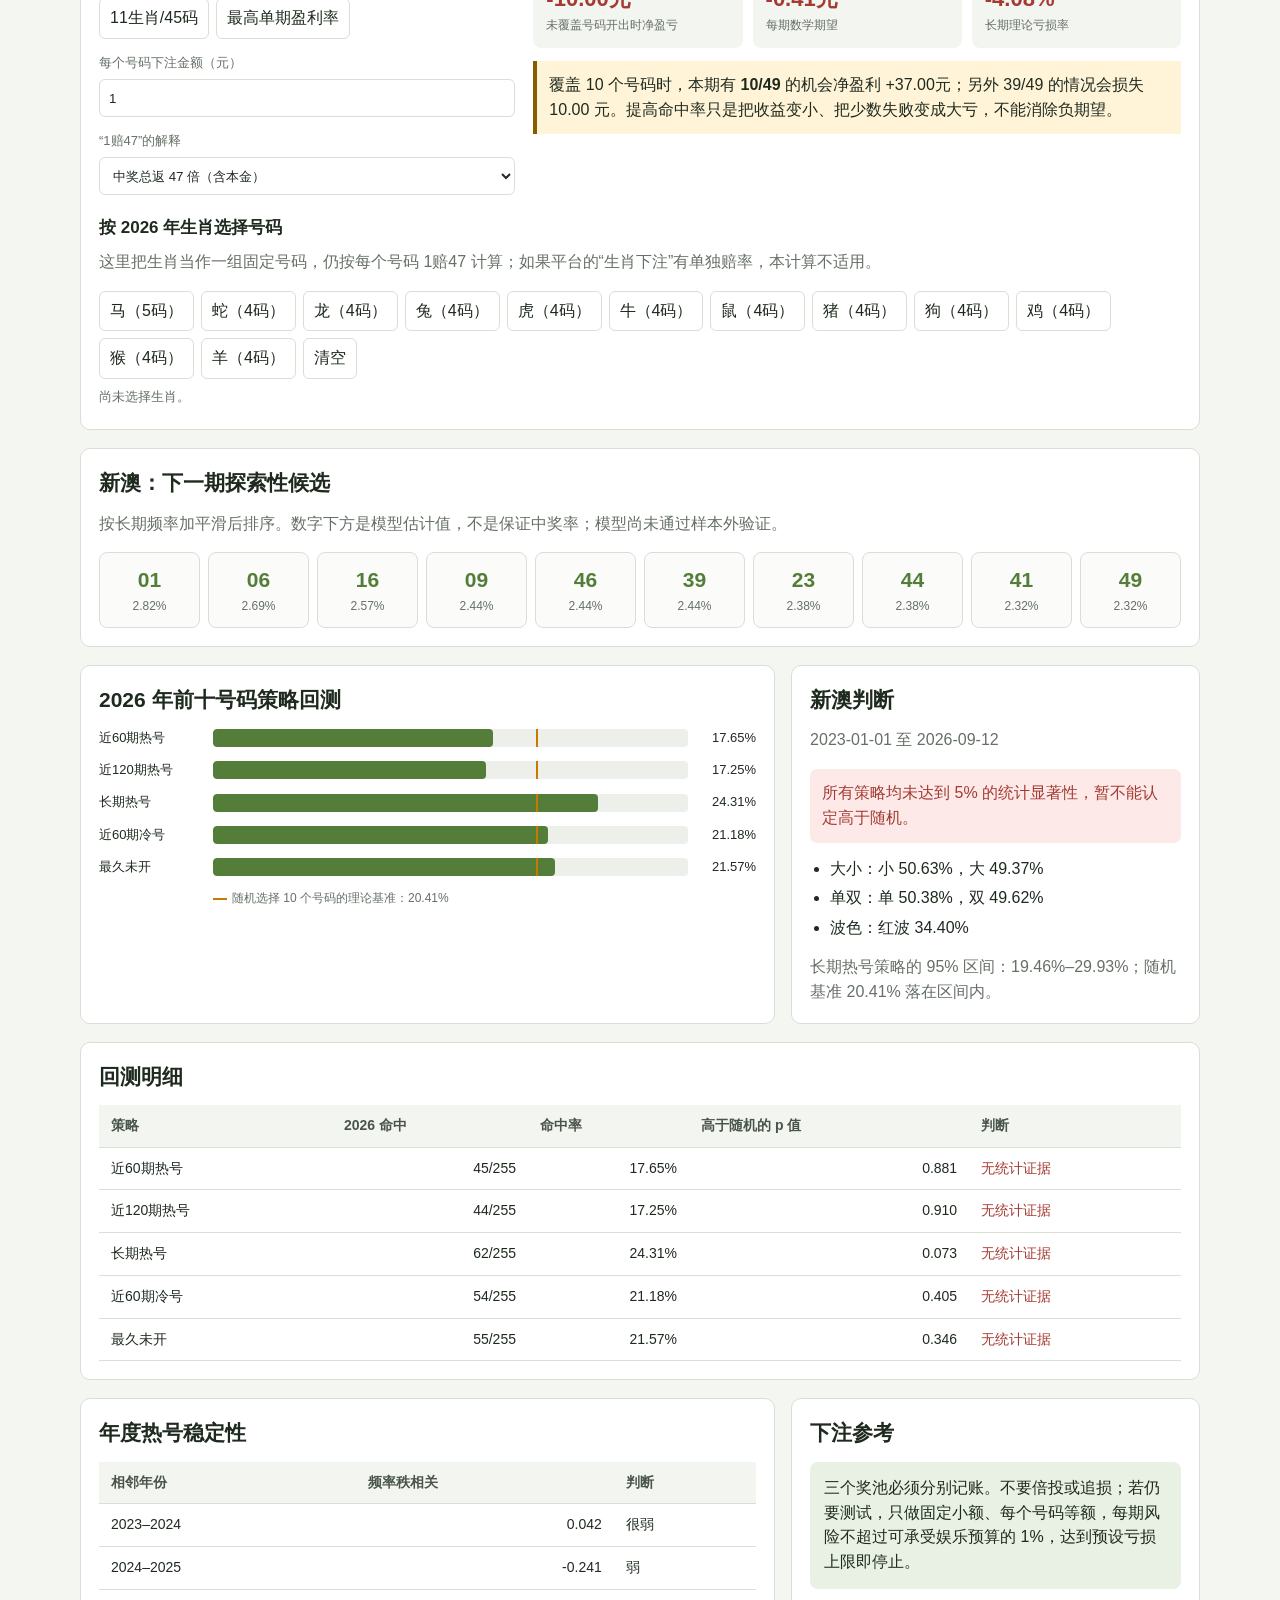
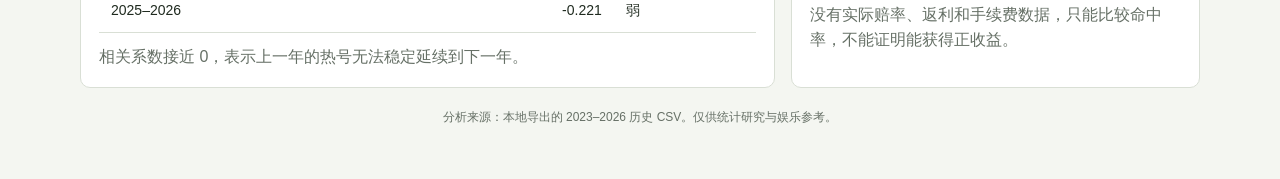
==== commit 62c8fd77: "update" ====
--- a/probability-analysis.html
+++ b/probability-analysis.html
@@ -526,9 +526,24 @@
         const animalOrder = ["马","蛇","龙","兔","虎","牛","鼠","猪","狗","鸡","猴","羊"];
 
         const predictionProxies = [
-            target => "https://api.cors.syrins.tech/?url=" + encodeURIComponent(target),
-            target => "https://corsproxy-8uo5.onrender.com/?url=" + encodeURIComponent(target)
+            target => "https://corsproxy-8uo5.onrender.com/?url=" + encodeURIComponent(target),
+            target => "https://api.cors.syrins.tech/?url=" + encodeURIComponent(target)
         ];
+        const forcePublicPredictionMode = new URLSearchParams(location.search).get("dataMode") === "public";
+        const usesPublicPredictionData = location.protocol === "file:" || forcePublicPredictionMode;
+
+        function wait(milliseconds) {
+            return new Promise(resolve => setTimeout(resolve, milliseconds));
+        }
+
+        function predictionExternalUrl(targetUrl) {
+            if (!targetUrl.startsWith("/")) return targetUrl;
+            const localUrl = new URL(targetUrl, "http://local.invalid");
+            const game = localUrl.searchParams.get("g");
+            const year = localUrl.searchParams.get("year");
+            const timestamp = localUrl.searchParams.get("t") || Date.now();
+            return `https://kj.9bkj.com:1888/kj?g=${encodeURIComponent(game)}&y=${encodeURIComponent(year)}&t=${timestamp}`;
+        }
 
         function money(value) {
             const sign = value > 0 ? "+" : "";
@@ -648,7 +663,7 @@
         async function fetchPredictionJson(targetUrl) {
             const reasons = [];
 
-            if (targetUrl.startsWith("/")) {
+            if (targetUrl.startsWith("/") && location.protocol !== "file:" && !forcePublicPredictionMode) {
                 const controller = new AbortController();
                 const timer = setTimeout(() => controller.abort(), 22000);
                 try {
@@ -658,16 +673,19 @@
                         throw new Error(`本机转发 HTTP ${response.status}：${detail}`);
                     }
                     return await response.json();
+                } catch (error) {
+                    reasons.push(error.name === "AbortError" ? "本机转发超时" : error.message);
                 } finally {
                     clearTimeout(timer);
                 }
             }
 
+            const externalUrl = predictionExternalUrl(targetUrl);
             for (const makeUrl of predictionProxies) {
                 const controller = new AbortController();
-                const timer = setTimeout(() => controller.abort(), 12000);
+                const timer = setTimeout(() => controller.abort(), 30000);
                 try {
-                    const response = await fetch(makeUrl(targetUrl), { cache: "no-store", signal: controller.signal });
+                    const response = await fetch(makeUrl(externalUrl), { cache: "no-store", signal: controller.signal });
                     if (!response.ok) throw new Error(`HTTP ${response.status}`);
                     return await response.json();
                 } catch (error) {
@@ -679,16 +697,32 @@
             throw new Error(reasons.join("；"));
         }
 
-        async function loadPoolHistory(g) {
-            const batches = await Promise.all(predictionYears.map(async year => {
+        async function loadPoolHistory(g, strategy) {
+            // 手机直接打开时减少公共代理请求量：近60/120期只需要本年度数据。
+            const years = usesPublicPredictionData && strategy !== "longHot"
+                ? [predictionYears[predictionYears.length - 1]]
+                : predictionYears;
+            const batches = [];
+
+            for (const year of years) {
+                if (usesPublicPredictionData && batches.length) await wait(700);
                 const url = `/api/lottery/history?g=${encodeURIComponent(g)}&year=${year}&t=${Date.now()}`;
-                const json = await fetchPredictionJson(url);
-                return (json.data || []).filter(item => item.num).map(item => {
+                let json;
+                for (let attempt = 0; attempt < 3; attempt++) {
+                    try {
+                        json = await fetchPredictionJson(url);
+                        break;
+                    } catch (error) {
+                        if (attempt === 2 || !String(error.message).includes("429")) throw error;
+                        await wait((attempt + 1) * 2500);
+                    }
+                }
+                batches.push((json.data || []).filter(item => item.num).map(item => {
                     const numbers = item.num.split(",").map(Number);
                     return { year, issue: Number(item.qishu), date: item.date || "", special: numbers[6] };
                 }).filter(item => Number.isInteger(item.special) && item.special >= 1 && item.special <= 49)
-                  .sort((a, b) => a.issue - b.issue);
-            }));
+                  .sort((a, b) => a.issue - b.issue));
+            }
             return batches.flat().sort((a, b) => a.year - b.year || a.issue - b.issue);
         }
 
@@ -756,7 +790,7 @@
             for (const [poolName, config] of Object.entries(dailyPoolConfig)) {
                 status.textContent = `正在更新${poolName}，请稍候……`;
                 try {
-                    const history = await loadPoolHistory(config.g);
+                    const history = await loadPoolHistory(config.g, config.strategy);
                     if (!history.length) throw new Error("历史数据为空");
                     results[poolName] = {
                         numbers: rankDaily24(history, config.strategy),
